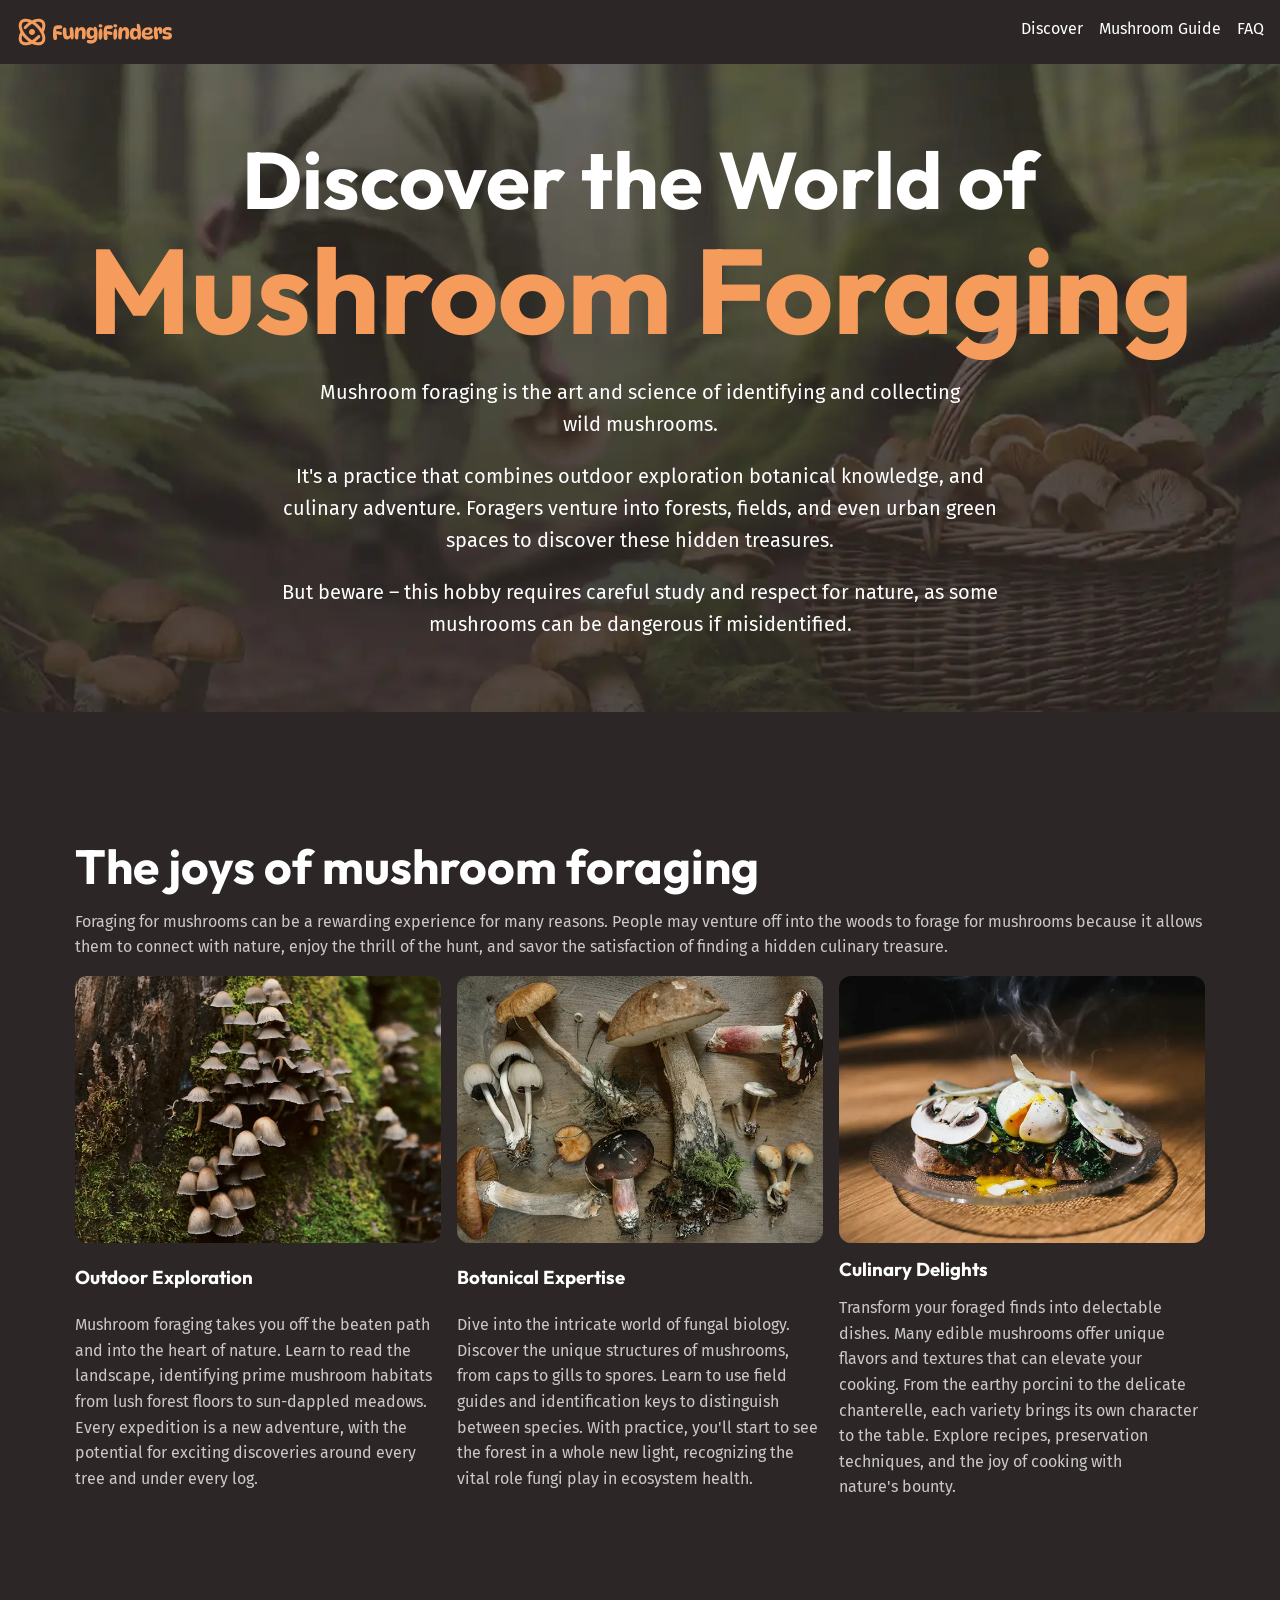
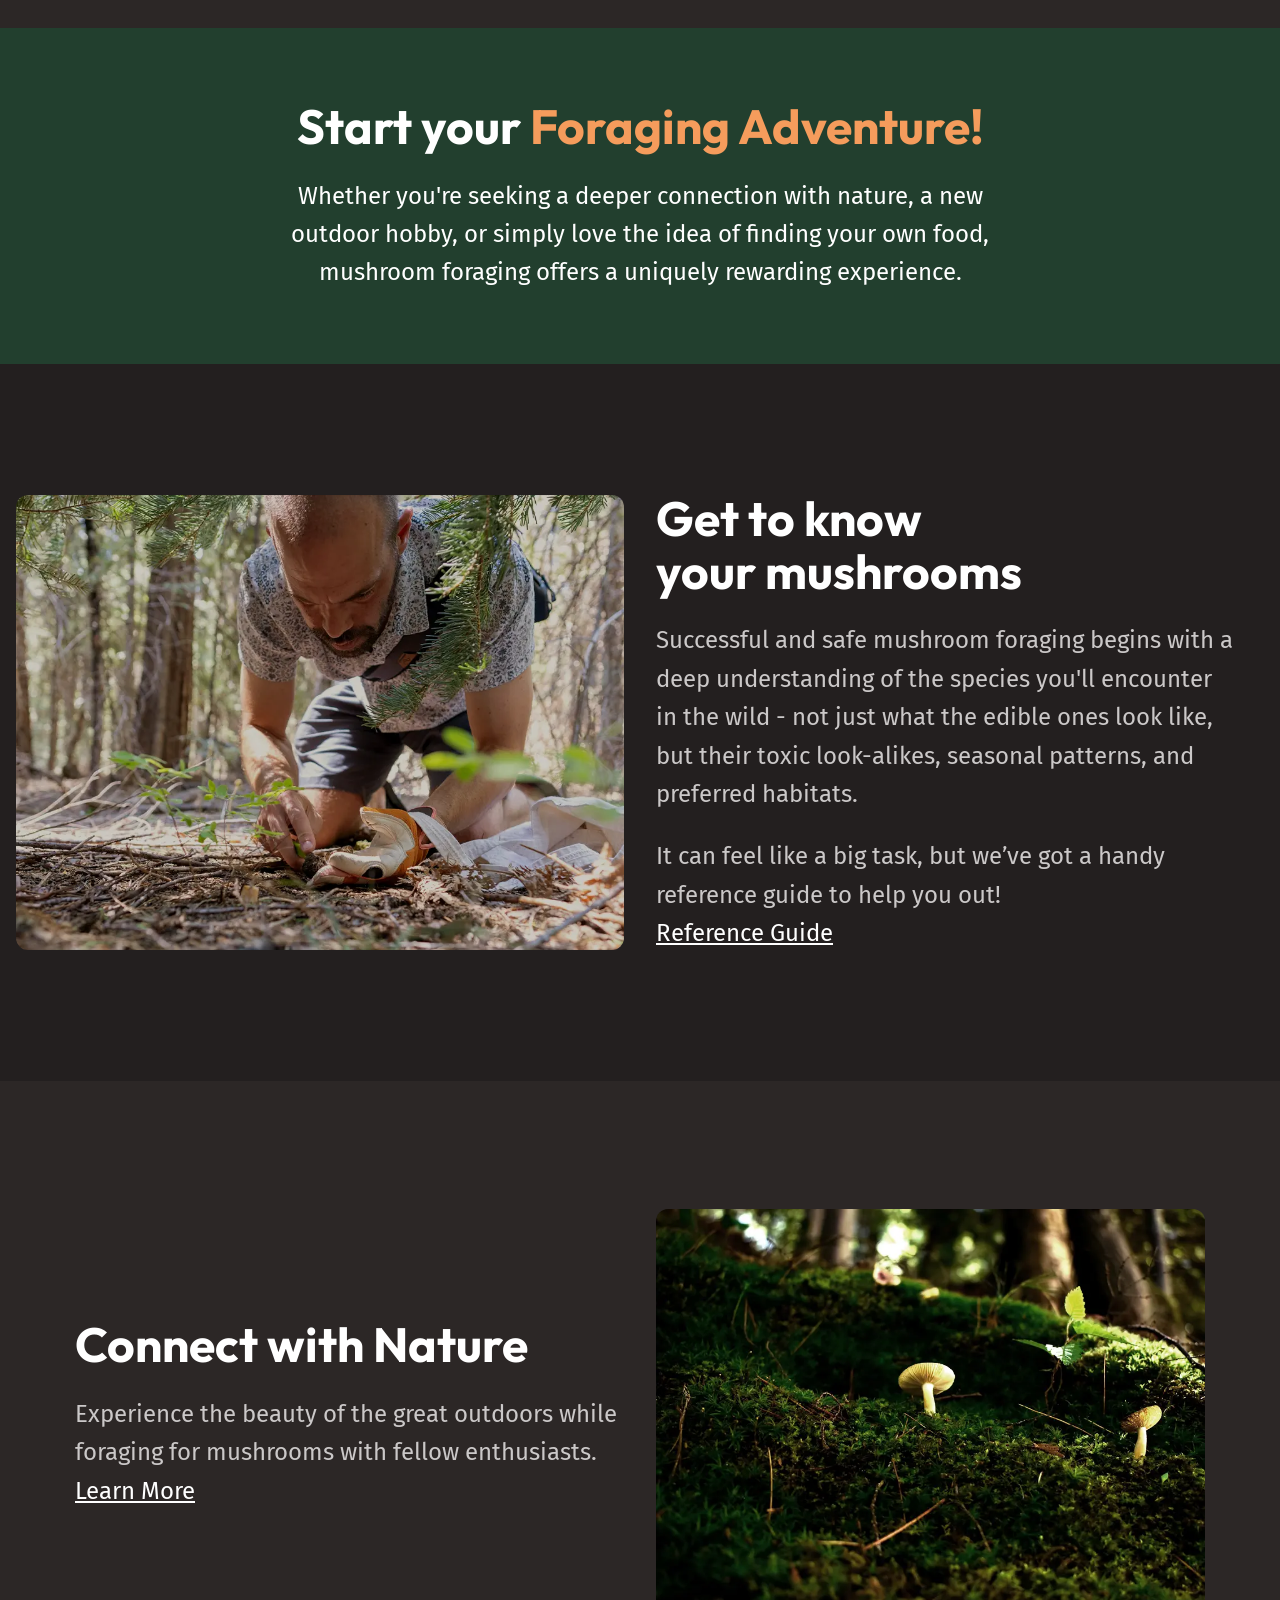
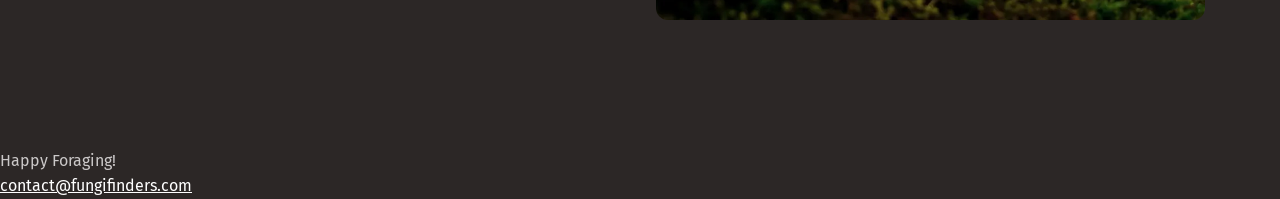
==== index.html @ 3f65d157 "add hero component styling" ====
<!doctype html>
<html lang="en">
  <head>
    <meta charset="UTF-8" />
    <meta name="viewport" content="width=device-width, initial-scale=1.0" />
    <title>Funghi Finders</title>
    <link rel="preconnect" href="https://fonts.googleapis.com" />
    <link rel="preconnect" href="https://fonts.gstatic.com" crossorigin />
    <link
      href="https://fonts.googleapis.com/css2?family=Fira+Sans:wght@400;700&family=Outfit:wght@100..900&display=swap"
      rel="stylesheet"
    />
    <link rel="stylesheet" href="style.css" />
  </head>
  <body>
    <header class="site-header">
      <div class="wrapper" data-width="wide">
        <div class="site-header__inner">
          <img src="/assets/fungi-finders.svg" alt="Funghi Finders" />
          <nav class="primary-navigation">
            <ul>
              <li><a href="/">Discover</a></li>
              <li><a href="#">Mushroom Guide</a></li>
              <li><a href="#">FAQ</a></li>
            </ul>
          </nav>
        </div>
      </div>
    </header>

    <main>
      <section class="hero flow section" data-padding="compact">
        <div class="wrapper">
          <h1 class="hero__title">
            Discover the World of <span>Mushroom Foraging</span>
          </h1>
        </div>
        <div class="wrapper" data-width="narrow">
          <div class="flow">
            <p>
              Mushroom foraging is the art and science of identifying and
              collecting wild mushrooms.
            </p>
            <p>
              It's a practice that combines outdoor exploration botanical
              knowledge, and culinary adventure. Foragers venture into forests,
              fields, and even urban green spaces to discover these hidden
              treasures.
            </p>
            <p>
              But beware – this hobby requires careful study and respect for
              nature, as some mushrooms can be dangerous if misidentified.
            </p>
          </div>
        </div>
      </section>

      <section class="section">
        <div class="wrapper flow">
          <h2 class="section-title">The joys of mushroom foraging</h2>
          <p>
            Foraging for mushrooms can be a rewarding experience for many
            reasons. People may venture off into the woods to forage for
            mushrooms because it allows them to connect with nature, enjoy the
            thrill of the hunt, and savor the satisfaction of finding a hidden
            culinary treasure.
          </p>
          <!-- three-columns -->
          <div class="equal-columns">
            <article class="card grid-flow">
              <img
                src="/assets/outdoor-exploration.webp"
                alt="Tightly grouped brown mushrooms growing up a mossy tree trunk"
              />
              <h3>Outdoor Exploration</h3>
              <p>
                Mushroom foraging takes you off the beaten path and into the
                heart of nature. Learn to read the landscape, identifying prime
                mushroom habitats from lush forest floors to sun-dappled
                meadows. Every expedition is a new adventure, with the potential
                for exciting discoveries around every tree and under every log.
              </p>
            </article>
            <article class="card grid-flow">
              <img
                src="/assets/botanical-expertise.webp"
                alt="A group of different sizes of mushrooms placed on a table"
              />
              <h3>Botanical Expertise</h3>
              <p>
                Dive into the intricate world of fungal biology. Discover the
                unique structures of mushrooms, from caps to gills to spores.
                Learn to use field guides and identification keys to distinguish
                between species. With practice, you'll start to see the forest
                in a whole new light, recognizing the vital role fungi play in
                ecosystem health.
              </p>
            </article>
            <article class="card grid-flow">
              <img
                src="/assets/culinary-delight.webp"
                alt="A fine-dining toast with thin cut mushrooms and a boiled egg on top"
              />
              <h3>Culinary Delights</h3>
              <p>
                Transform your foraged finds into delectable dishes. Many edible
                mushrooms offer unique flavors and textures that can elevate
                your cooking. From the earthy porcini to the delicate
                chanterelle, each variety brings its own character to the table.
                Explore recipes, preservation techniques, and the joy of cooking
                with nature's bounty.
              </p>
            </article>
          </div>
        </div>
      </section>

      <section
        class="background-accent text-center section"
        data-padding="compact"
      >
        <div class="wrapper" data-width="narrow">
          <div class="flow font-size-lg text-high-contrast">
            <h2 class="section-title">
              Start your <span class="text-brand">Foraging Adventure!</span>
            </h2>
            <p>
              Whether you're seeking a deeper connection with nature, a new
              outdoor hobby, or simply love the idea of finding your own food,
              mushroom foraging offers a uniquely rewarding experience.
            </p>
          </div>
        </div>
      </section>

      <section class="background-extra-dark section">
        <div class="wrapper" data-width="wide">
          <div class="equal-columns" data-gap="large" data-alignment="centered">
            <!-- two-columns -->
            <div>
              <img
                src="/assets/get-to-know.webp"
                alt="A man on his hands and knees harvesting a wild mushroom in a forest"
              />
            </div>
            <div class="flow font-size-lg">
              <h2 class="section-title">Get to know your mushrooms</h2>
              <p>
                Successful and safe mushroom foraging begins with a deep
                understanding of the species you'll encounter in the wild - not
                just what the edible ones look like, but their toxic
                look-alikes, seasonal patterns, and preferred habitats.
              </p>
              <p>
                It can feel like a big task, but we’ve got a handy reference
                guide to help you out!
              </p>
              <a class="button" href="/guide">Reference Guide</a>
            </div>
          </div>
        </div>
      </section>

      <section class="section">
        <div class="wrapper">
          <!-- two-columns -->
          <div class="equal-columns" data-gap="large" data-alignment="centered">
            <div class="flow font-size-lg">
              <h2 class="section-title">Connect with Nature</h2>
              <p>
                Experience the beauty of the great outdoors while foraging for
                mushrooms with fellow enthusiasts.
              </p>
              <a class="button" href="/discover">
                Learn More
                <span class="visually-hidden">
                  about mushrooms with our helpful reference guide
                </span>
              </a>
            </div>
            <div>
              <img
                src="/assets/nature.webp"
                alt="A small white mushroom growing on a mossy forest floor"
              />
            </div>
          </div>
        </div>
      </section>
    </main>

    <footer class="site-footer">
      <p>Happy Foraging!</p>
      <a href="mailto:contact@fungifinders.com">contact@fungifinders.com</a>
    </footer>
  </body>
</html>
---- style.css ----
@layer reset {
  *,
  *::before,
  *::after {
    box-sizing: border-box;
  }

  /* https://kilianvalkhof.com/2022/css-html/your-css-reset-needs-text-size-adjust-probably/ */
  html {
    -moz-text-size-adjust: none;
    -webkit-text-size-adjust: none;
    text-size-adjust: none;
  }

  body,
  h1,
  h2,
  h3,
  h4,
  p,
  figure,
  blockquote,
  dl,
  dd {
    margin: 0;
  }

  /* https://www.scottohara.me/blog/2019/01/12/lists-and-safari.html */
  [role="list"] {
    list-style: none;
    margin: 0;
    padding: 0;
  }

  body {
    min-block-size: 100vh;
    line-height: 1.6;
  }

  h1,
  h2,
  h3,
  button,
  input,
  label {
    line-height: 1.1;
  }

  h1,
  h2,
  h3,
  h4 {
    text-wrap: balance;
  }

  p,
  li {
    text-wrap: pretty;
  }

  img,
  picture {
    max-inline-size: 100%;
    display: block;
  }

  input,
  button,
  textarea,
  select {
    font: inherit;
  }
}

@layer base {
  :root {
    --clr-white: hsl(0, 0%, 100%);
    --clr-gray-100: hsl(0, 2%, 79%);
    --clr-brand-400: hsl(25, 88%, 75%);
    --clr-brand-500: hsl(25, 88%, 66%);
    --clr-green-400: hsl(143, 19%, 49%);
    --clr-green-500: hsl(143, 38%, 37%);
    --clr-green-600: hsl(145, 29%, 19%);
    --clr-brown-500: hsl(10, 5%, 25%);
    --clr-brown-600: hsl(9, 7%, 21%);
    --clr-brown-700: hsl(9, 8%, 16%);
    --clr-brown-800: hsl(0, 6%, 15%);
    --clr-brown-900: hsl(0, 6%, 13%);

    --clr-orange-500: hsl(28, 43%, 28%);
    --clr-red-500: hsl(359, 34%, 24%);
    --clr-teal-500: hsl(186, 42%, 25%);

    --ff-body: "Fira Sans", sans-serif;
    --ff-heading: "Outfit", sans-serif;

    --fs-300: 0.875rem;
    --fs-400: 1rem;
    --fs-500: 1.125rem;
    --fs-600: 1.25rem;
    --fs-700: 1.5rem;
    --fs-800: 2rem;
    --fs-900: 3.75rem;
    --fs-1000: 3.75rem;

    @media (width > 760px) {
      --fs-300: 0.875rem;
      --fs-400: 1rem;
      --fs-500: 1.25rem;
      --fs-600: 1.5rem;
      --fs-700: 2rem;
      --fs-800: 3rem;
      --fs-900: 5rem;
      --fs-1000: 7.5rem;
    }
  }

  :root {
    --text-main: var(--clr-gray-100);
    --text-high-contrast: var(--clr-white);
    --text-brand: var(--clr-brand-500);
    --text-brand-light: var(--clr-brand-400);

    --background-accent-light: var(--clr-green-400);
    --background-accent-main: var(--clr-green-500);
    --background-accent-dark: var(--clr-green-600);

    --background-extra-light: var(--clr-brown-500);
    --background-light: var(--clr-brown-600);
    --background-main: var(--clr-brown-700);
    --background-dark: var(--clr-brown-800);
    --background-extra-dark: var(--clr-brown-900);

    --font-size-heading-sm: var(--fs-700);
    --font-size-heading-regular: var(--fs-800);
    --font-size-heading-lg: var(--fs-900);
    --font-size-heading-xl: var(--fs-1000);

    --font-size-sm: var(--fs-300);
    --font-size-regular: var(--fs-400);
    --font-size-md: var(--fs-500);
    --font-size-lg: var(--fs-600);

    --border-radius-1: 0.25rem;
    --border-radius-2: 0.5rem;
    --border-radius-3: 0.75rem;
  }

  html {
    font-family: var(--ff-body);
    line-height: 1.6;
  }
  body {
    font-size: var(--font-size-regular);
    color: var(--text-main);
    background-color: var(--background-main);
  }

  h1,
  h2,
  h3,
  h4 {
    font-family: var(--ff-heading);
    color: var(--text-high-contrast);
  }

  h1 {
    font-size: var(--font-size-heading-lg);
  }

  a {
    color: var(--text-high-contrast);
  }

  a:hover,
  a:focus-visible {
    color: var(--text-brand-light);
  }

  img {
    border-radius: var(--border-radius-3);
  }
}

@layer layout {
  .flow > * + * {
    margin-block-start: var(--flow-space, 1em);
  }

  .grid-flow {
    display: grid;
    gap: var(--grid-flow-gap, 1rem);
  }

  .equal-columns {
    display: grid;
    gap: var(--equal-columns-gap, 1rem);
    align-items: var(--equal-columns-vertical-alignment, stretch);

    @media (width > 760px) {
      grid-auto-flow: column;
      grid-auto-columns: 1fr;
    }

    &[data-gap="large"] {
      --equal-columns-gap: 2rem;
    }

    &[data-alignment="centered"] {
      --equal-columns-vertical-alignment: center;
    }
  }

  .section {
    --padding-block: 3.75rem;

    padding-block: var(--padding-block);

    @media (width > 760px) {
      --padding-block: 8rem;

      &[data-padding="compact"] {
        --padding-block: 4.5rem;
      }
    }
  }
  .wrapper {
    --wrapper-max-width: 1130px;

    max-width: var(--wrapper-max-width);
    margin-inline: auto;
    padding-inline: 1rem;
    box-sizing: content-box;

    &[data-width="narrow"] {
      --wrapper-max-width: 720px;
    }
    &[data-width="wide"] {
      --wrapper-max-width: 1330px;
    }
  }
}

@layer components {
  .site-header {
    padding-block: 1rem;
  }
  .site-header__inner {
    display: flex;
    gap: 0.5rem 1rem;
    flex-wrap: wrap;
    justify-content: space-between;
  }
  .primary-navigation {
    ul {
      display: flex;
      flex-wrap: wrap;
      gap: 0.5rem 1rem;
      list-style: none;
      margin: 0;
      padding: 0;
    }

    a {
      text-decoration: none;
    }
  }

  .hero {
    text-align: center;
    font-size: var(--font-size-md);
    color: var(--text-high-contrast);
    background-image: url(/assets/hero.webp);
    background-size: cover;
    background-position: center;
  }
  .hero__title {
    font-size: var(--font-size-heading-lg);

    span {
      font-size: var(--font-size-heading-xl);
      color: var(--text-brand);
      display: block;
    }
  }
}

@layer utilities {
  .visually-hidden {
    clip: rect(0 0 0 0);
    clip-path: inset(50%);
    height: 1px;
    overflow: hidden;
    position: absolute;
    white-space: nowrap;
    width: 1px;
  }

  :root {
    .text-center {
      text-align: center;
    }
    .text-high-contrast {
      color: var(--text-high-contrast);
    }
    .text-brand {
      color: var(--text-brand);
    }

    .section-title {
      font-size: var(--font-size-heading-regular);
    }

    .background-main {
      background-color: var(--background-main);
    }
    .background-light {
      background-color: var(--background-light);
    }
    .background-extra-light {
      background-color: var(--background-extra-light);
    }
    .background-dark {
      background-color: var(--background-dark);
    }
    .background-extra-dark {
      background-color: var(--background-extra-dark);
    }
    .background-accent {
      background-color: var(--background-accent-dark);
    }

    .font-size-sm {
      font-size: var(--font-size-sm);
    }
    .font-size-regular {
      font-size: var(--font-size-regular);
    }
    .font-size-md {
      font-size: var(--font-size-md);
    }
    .font-size-lg {
      font-size: var(--font-size-lg);
    }

    .border-radius-1 {
      border-radius: var(--border-radius-1);
    }
    .border-radius-2 {
      border-radius: var(--border-radius-2);
    }
    .border-radius-3 {
      border-radius: var(--border-radius-3);
    }
  }
}
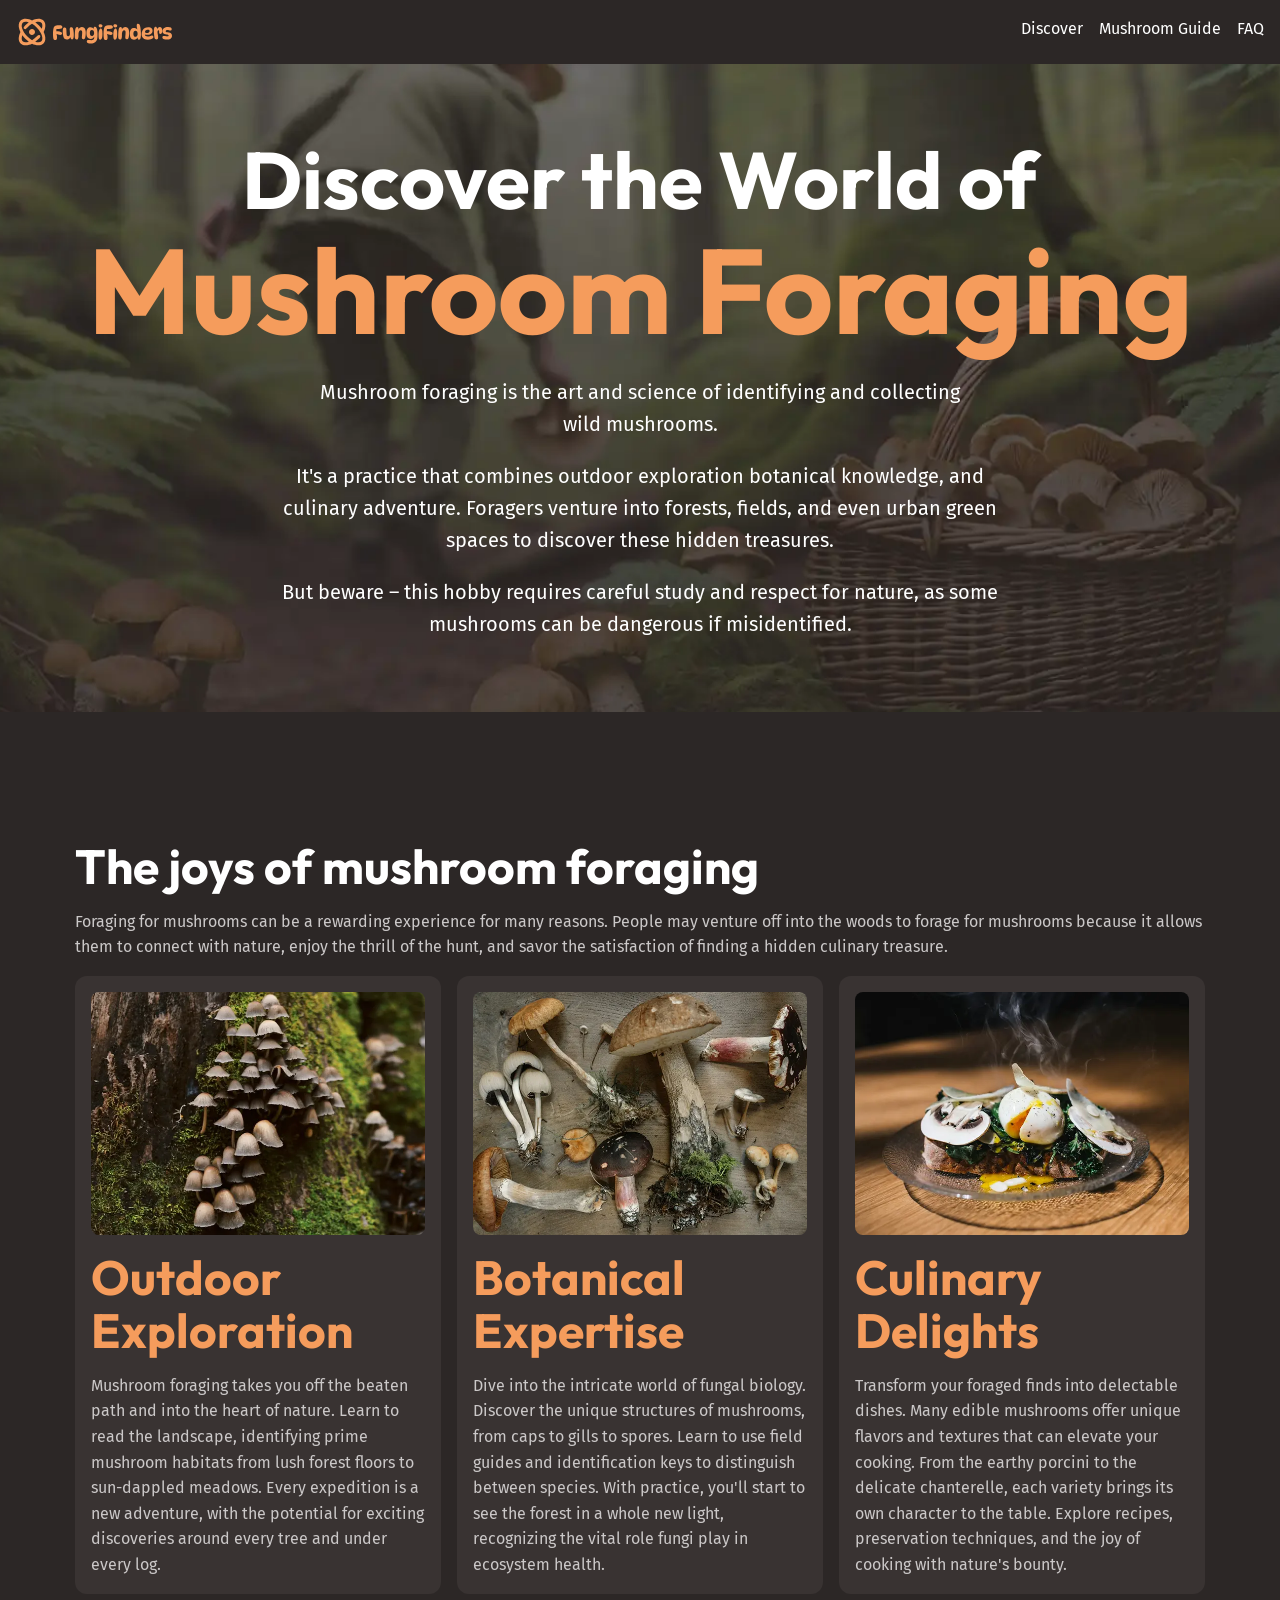
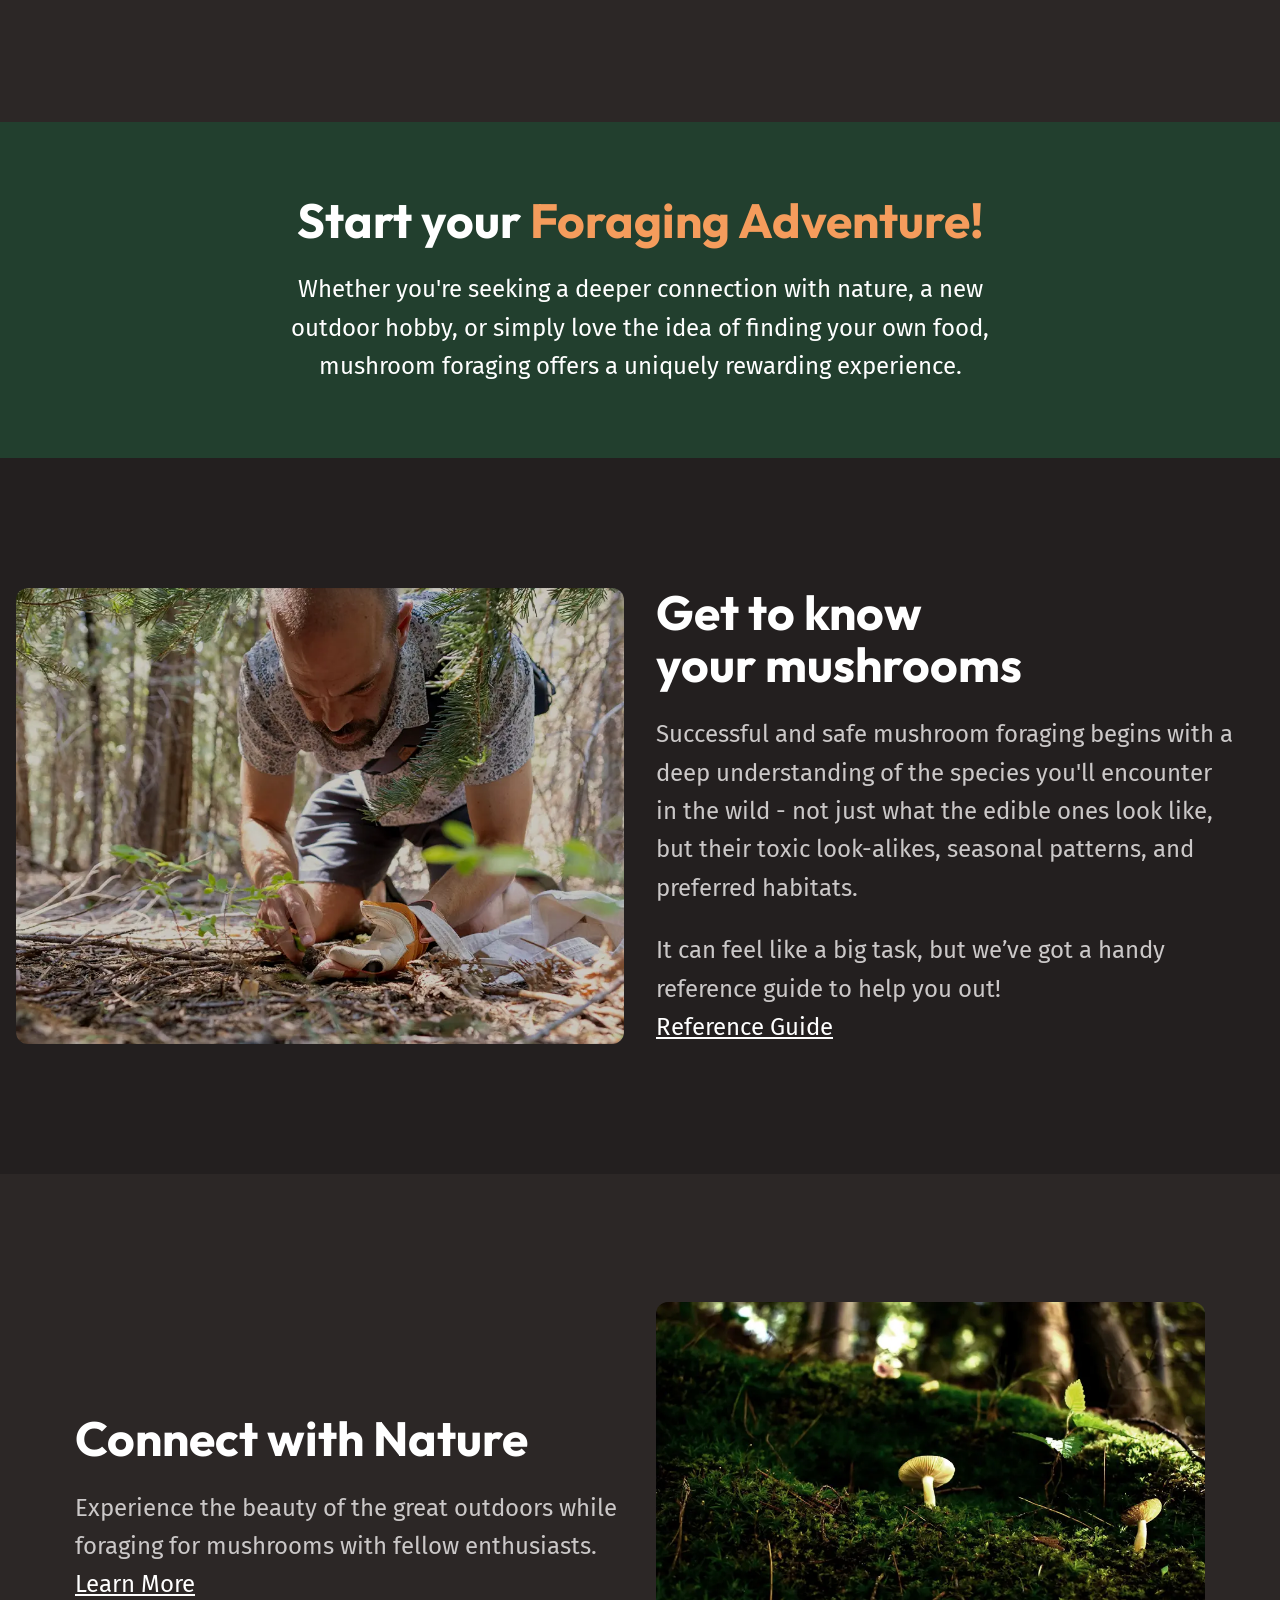
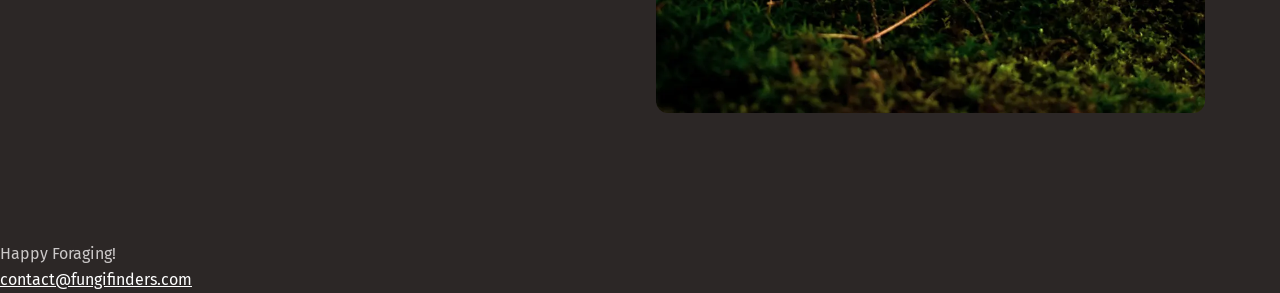
==== commit 2083a36f: "add card styles" ====
--- a/index.html
+++ b/index.html
@@ -67,12 +67,12 @@
           </p>
           <!-- three-columns -->
           <div class="equal-columns">
-            <article class="card grid-flow">
+            <article class="card">
               <img
                 src="/assets/outdoor-exploration.webp"
                 alt="Tightly grouped brown mushrooms growing up a mossy tree trunk"
               />
-              <h3>Outdoor Exploration</h3>
+              <h3 class="card__title">Outdoor Exploration</h3>
               <p>
                 Mushroom foraging takes you off the beaten path and into the
                 heart of nature. Learn to read the landscape, identifying prime
@@ -81,12 +81,12 @@
                 for exciting discoveries around every tree and under every log.
               </p>
             </article>
-            <article class="card grid-flow">
+            <article class="card">
               <img
                 src="/assets/botanical-expertise.webp"
                 alt="A group of different sizes of mushrooms placed on a table"
               />
-              <h3>Botanical Expertise</h3>
+              <h3 class="card__title">Botanical Expertise</h3>
               <p>
                 Dive into the intricate world of fungal biology. Discover the
                 unique structures of mushrooms, from caps to gills to spores.
@@ -96,12 +96,12 @@
                 ecosystem health.
               </p>
             </article>
-            <article class="card grid-flow">
+            <article class="card">
               <img
                 src="/assets/culinary-delight.webp"
                 alt="A fine-dining toast with thin cut mushrooms and a boiled egg on top"
               />
-              <h3>Culinary Delights</h3>
+              <h3 class="card__title">Culinary Delights</h3>
               <p>
                 Transform your foraged finds into delectable dishes. Many edible
                 mushrooms offer unique flavors and textures that can elevate
--- a/style.css
+++ b/style.css
@@ -283,6 +283,22 @@
       display: block;
     }
   }
+
+  .card {
+    display: grid;
+    gap: var(--card-gap, 1rem);
+    padding: 1rem;
+    background-color: var(--background-light);
+    border-radius: var(--border-radius-3);
+
+    img {
+      border-radius: var(--border-radius-2);
+    }
+  }
+  .card__title {
+    font-size: var(--card-title-font-size, var(--font-size-heading-regular));
+    color: var(--card-title-color, var(--text-brand));
+  }
 }
 
 @layer utilities {
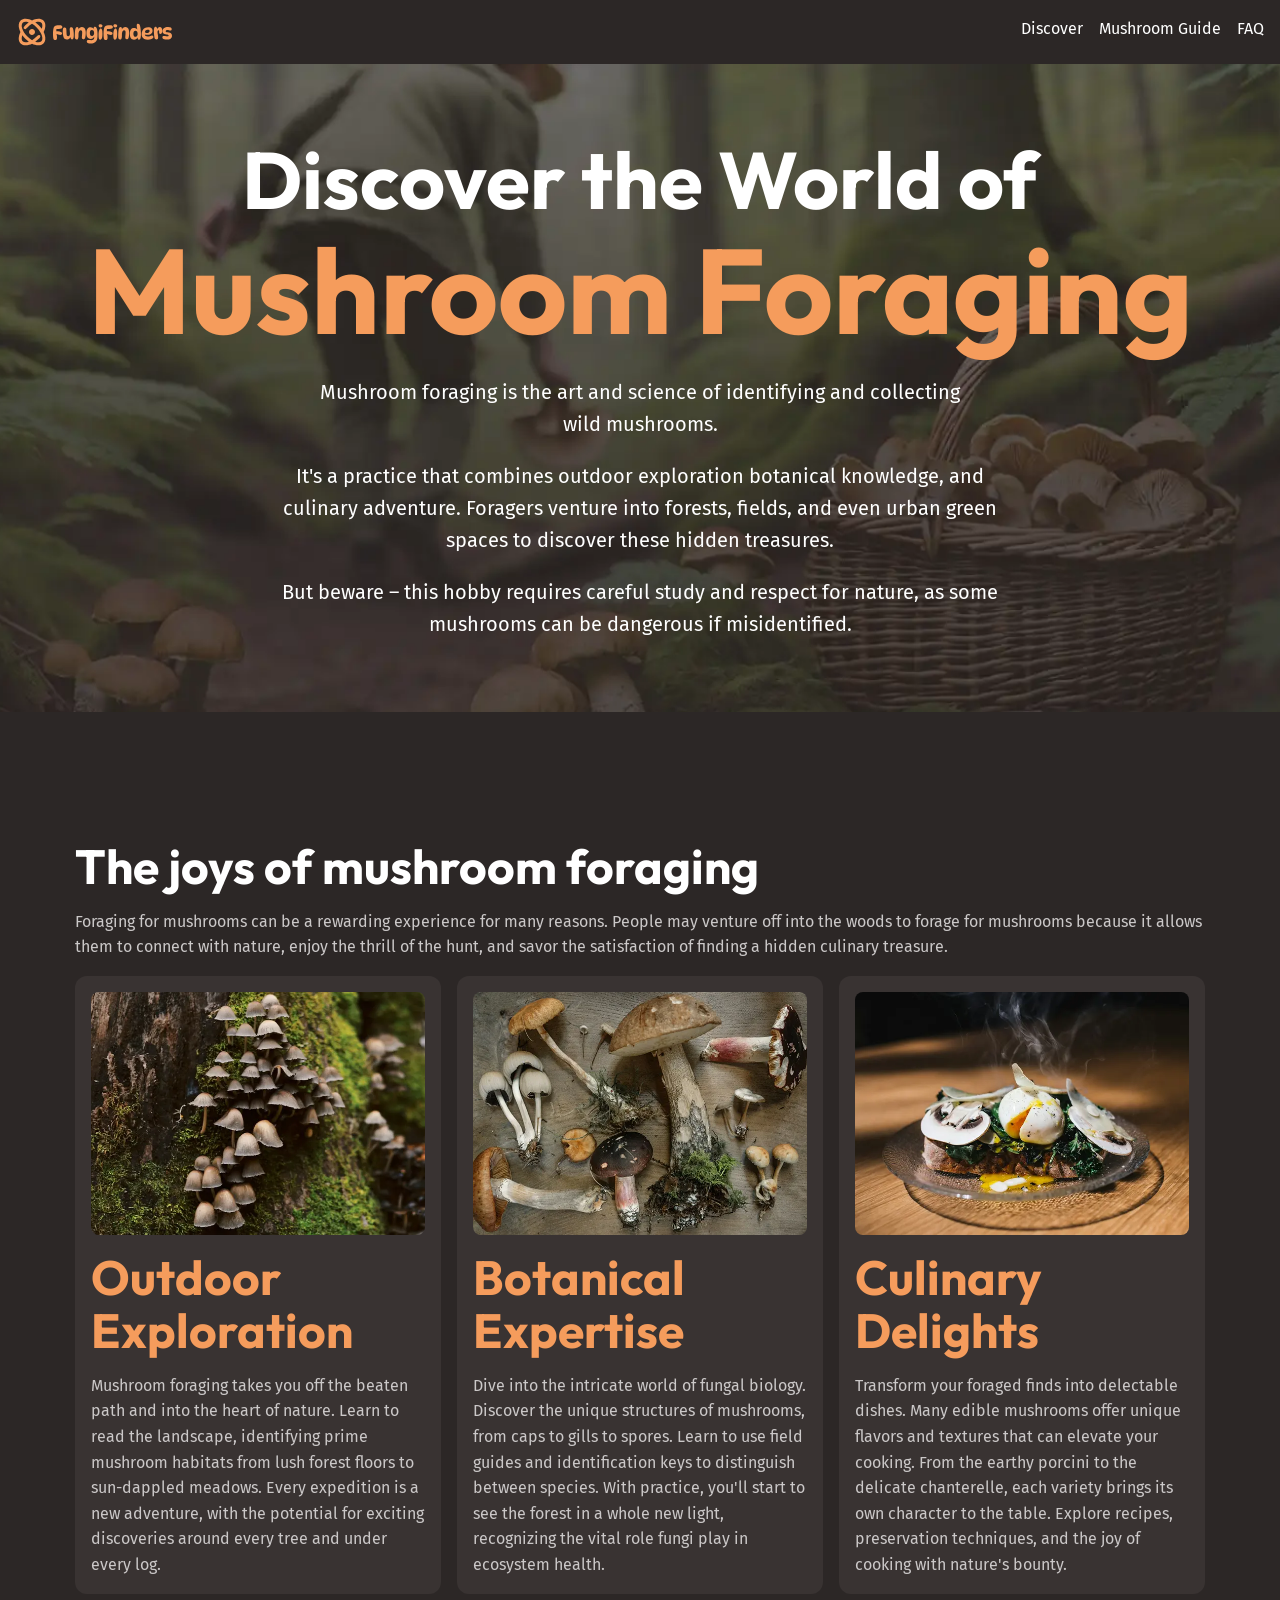
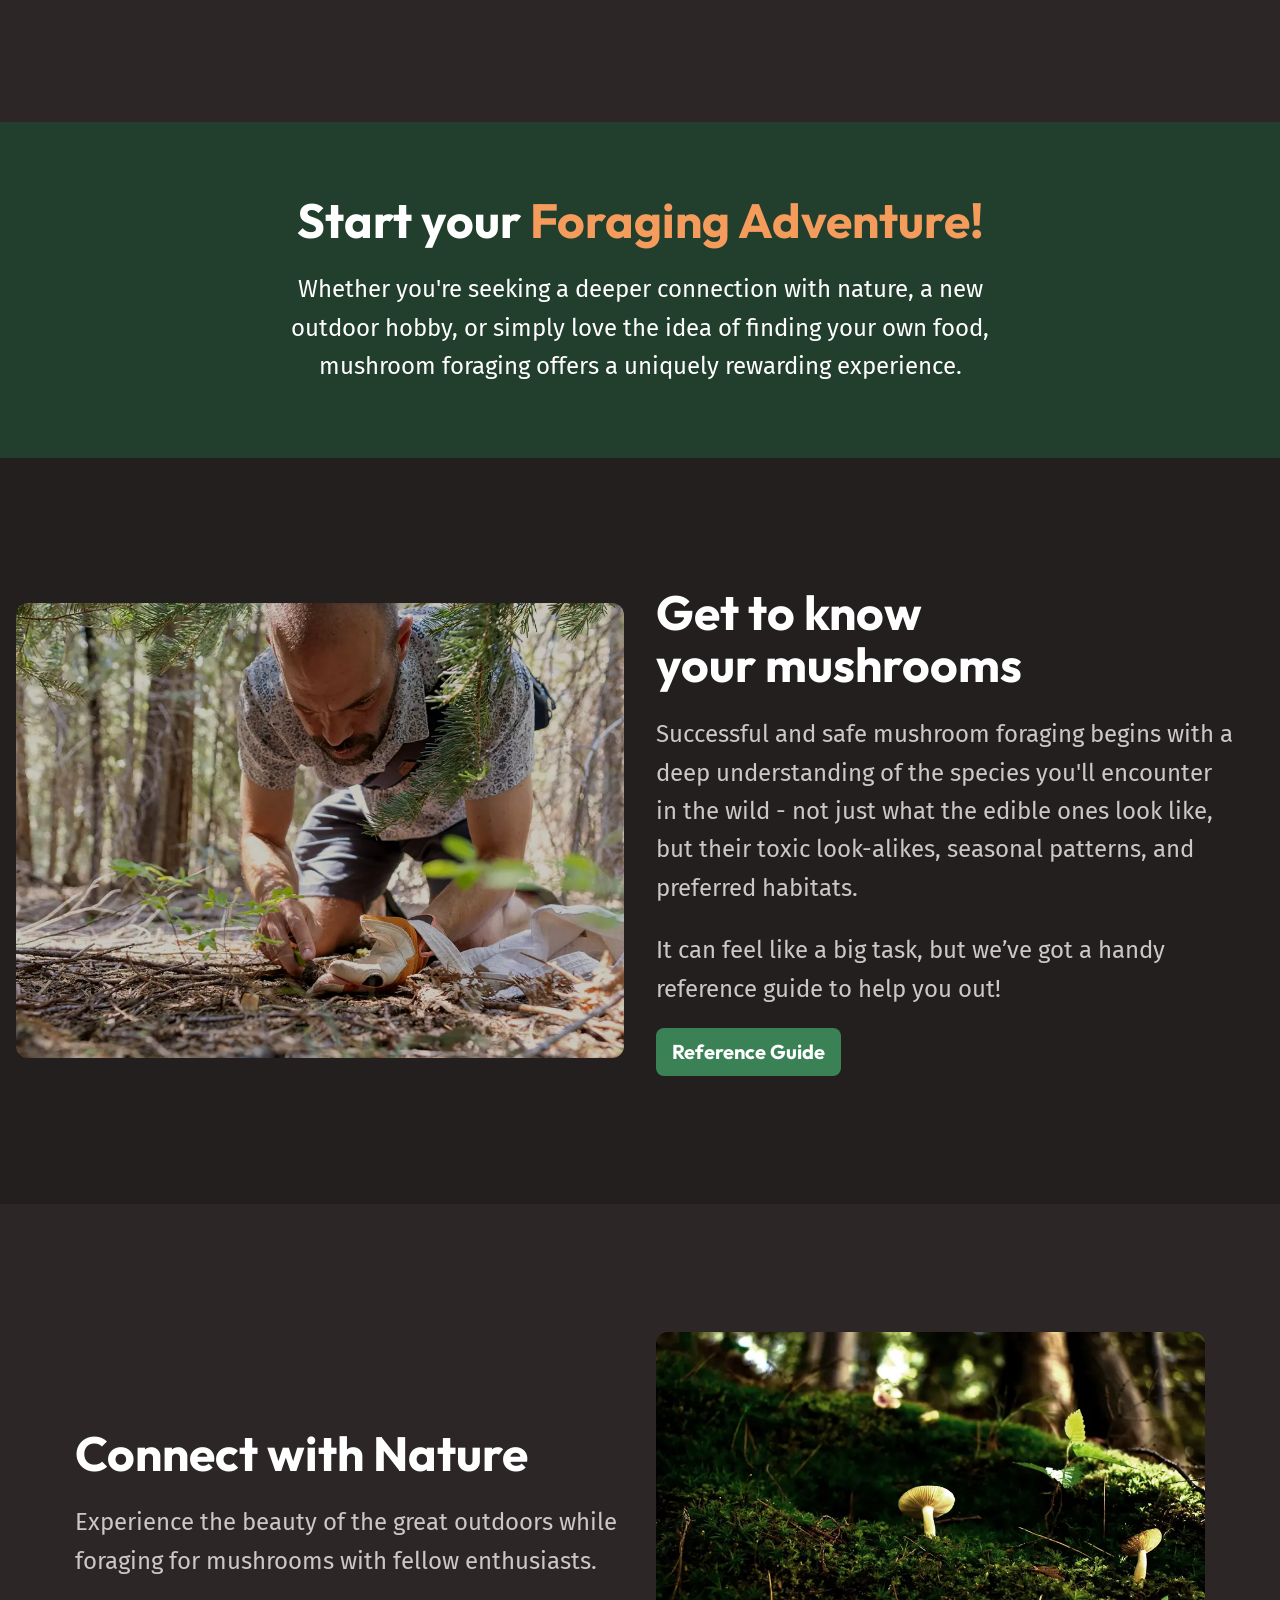
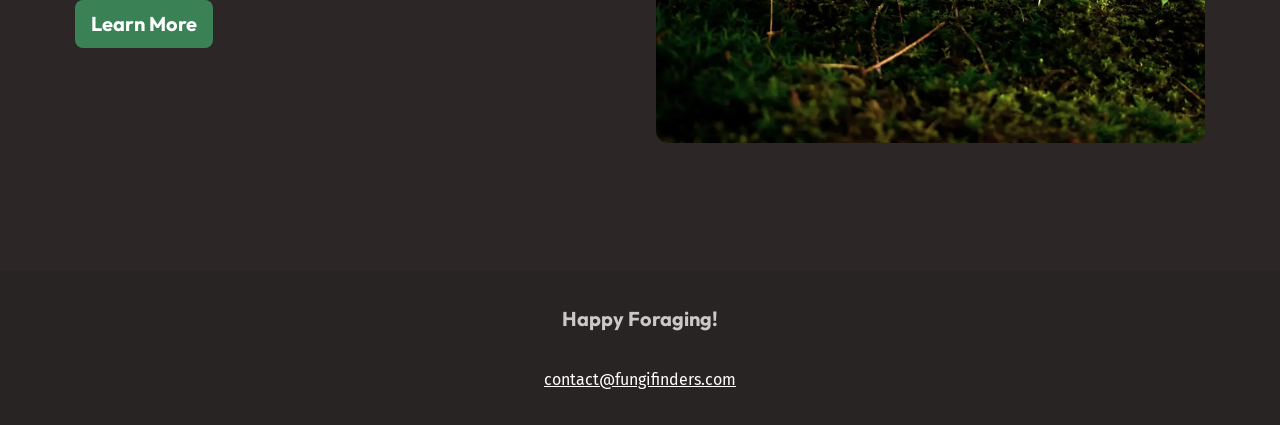
==== commit 69efb138: "add footer stylings" ====
--- a/index.html
+++ b/index.html
@@ -190,7 +190,7 @@
     </main>
 
     <footer class="site-footer">
-      <p>Happy Foraging!</p>
+      <p class="site-footer__title">Happy Foraging!</p>
       <a href="mailto:contact@fungifinders.com">contact@fungifinders.com</a>
     </footer>
   </body>
--- a/style.css
+++ b/style.css
@@ -265,6 +265,26 @@
       text-decoration: none;
     }
   }
+  .site-footer {
+    display: grid;
+    gap: 2rem;
+    text-align: center;
+    padding-block: 2rem;
+    background-color: var(--background-dark);
+
+    a {
+      color: var(--text-high-contrast);
+    }
+    a:hover,
+    a:focus-visible {
+      color: var(--text-brand-light);
+    }
+  }
+  .site-footer__title {
+    font-size: var(--font-size-md);
+    font-family: var(--ff-heading);
+    font-weight: 700;
+  }
 
   .hero {
     text-align: center;
@@ -298,6 +318,23 @@
   .card__title {
     font-size: var(--card-title-font-size, var(--font-size-heading-regular));
     color: var(--card-title-color, var(--text-brand));
+  }
+
+  .button {
+    display: inline-flex;
+    padding: 0.5rem 1rem;
+    border-radius: var(--border-radius-2);
+    background-color: var(--background-accent-main);
+    font-family: var(--ff-heading);
+    font-size: var(--font-size-md);
+    font-weight: 700;
+    cursor: pointer;
+    text-decoration: none;
+  }
+  .button:hover,
+  .button:focus-visible {
+    color: var(--text-high-contrast);
+    background-color: var(--background-accent-light);
   }
 }
 
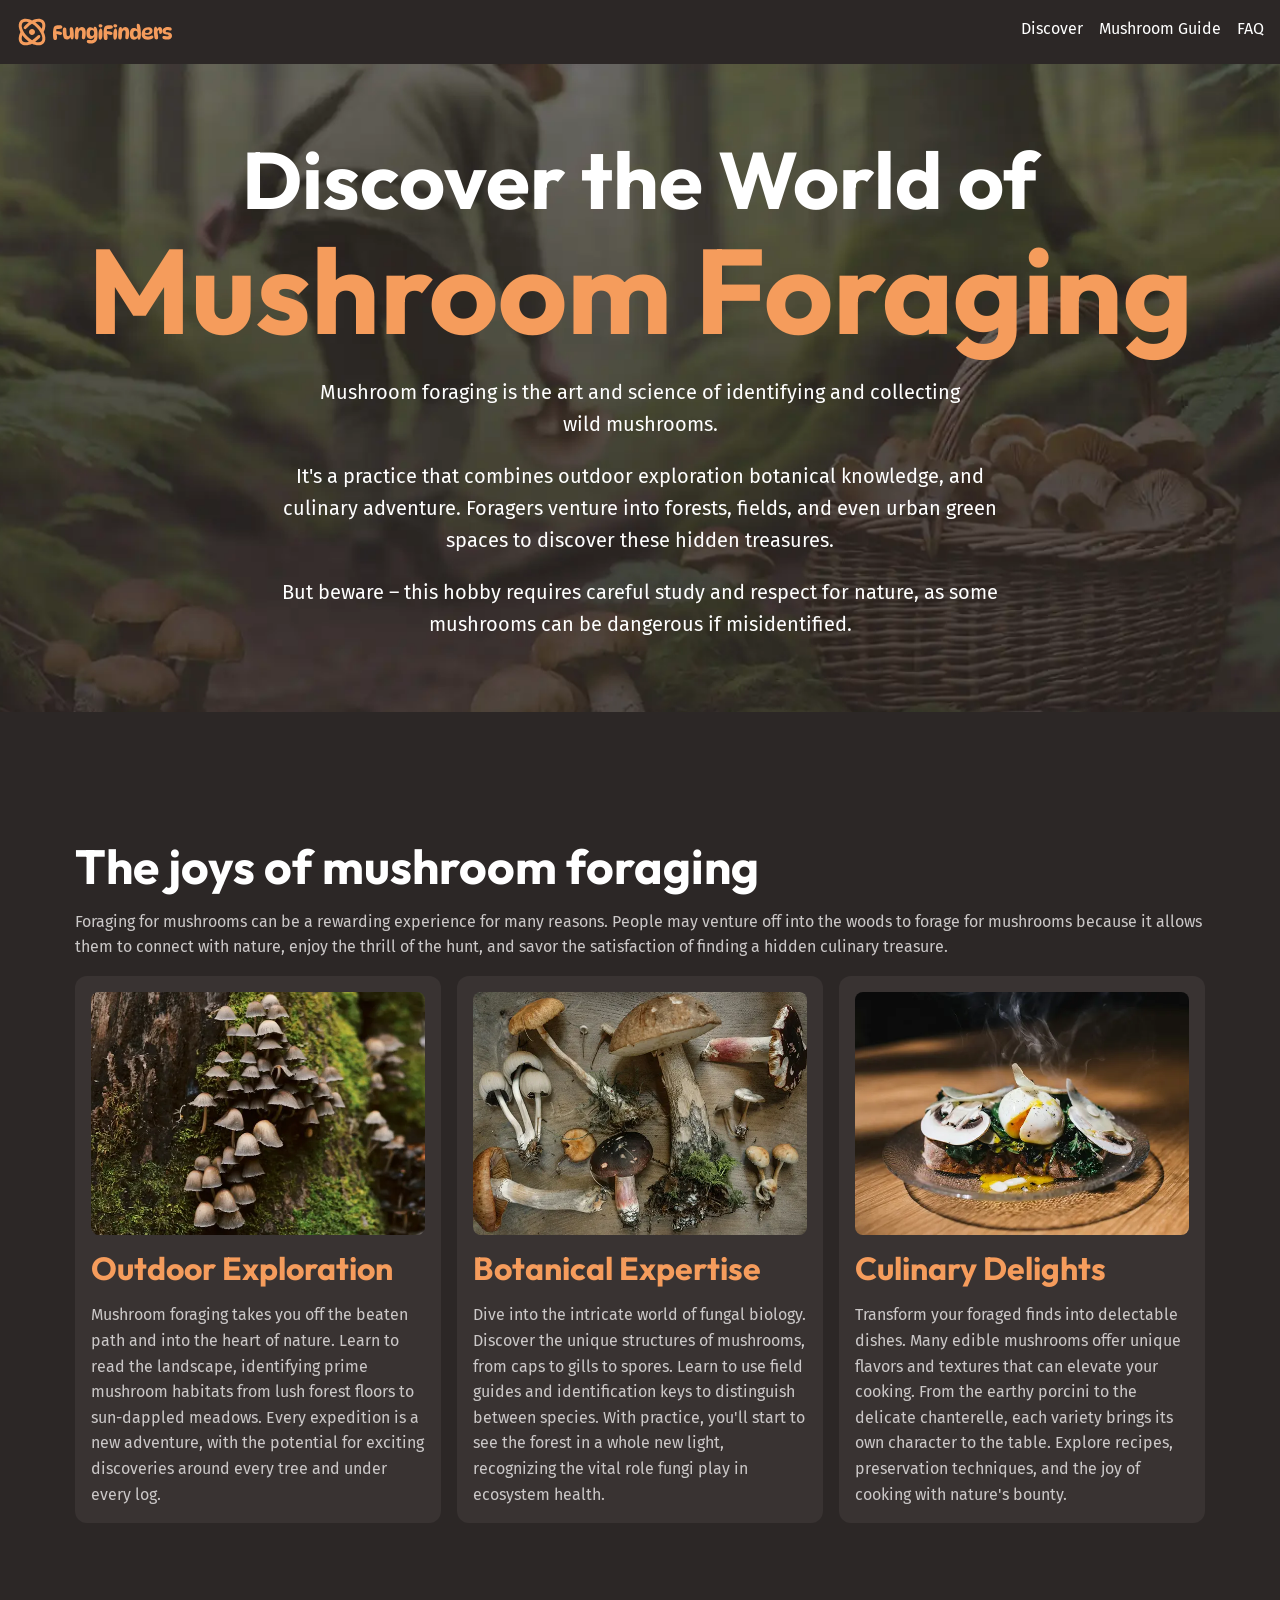
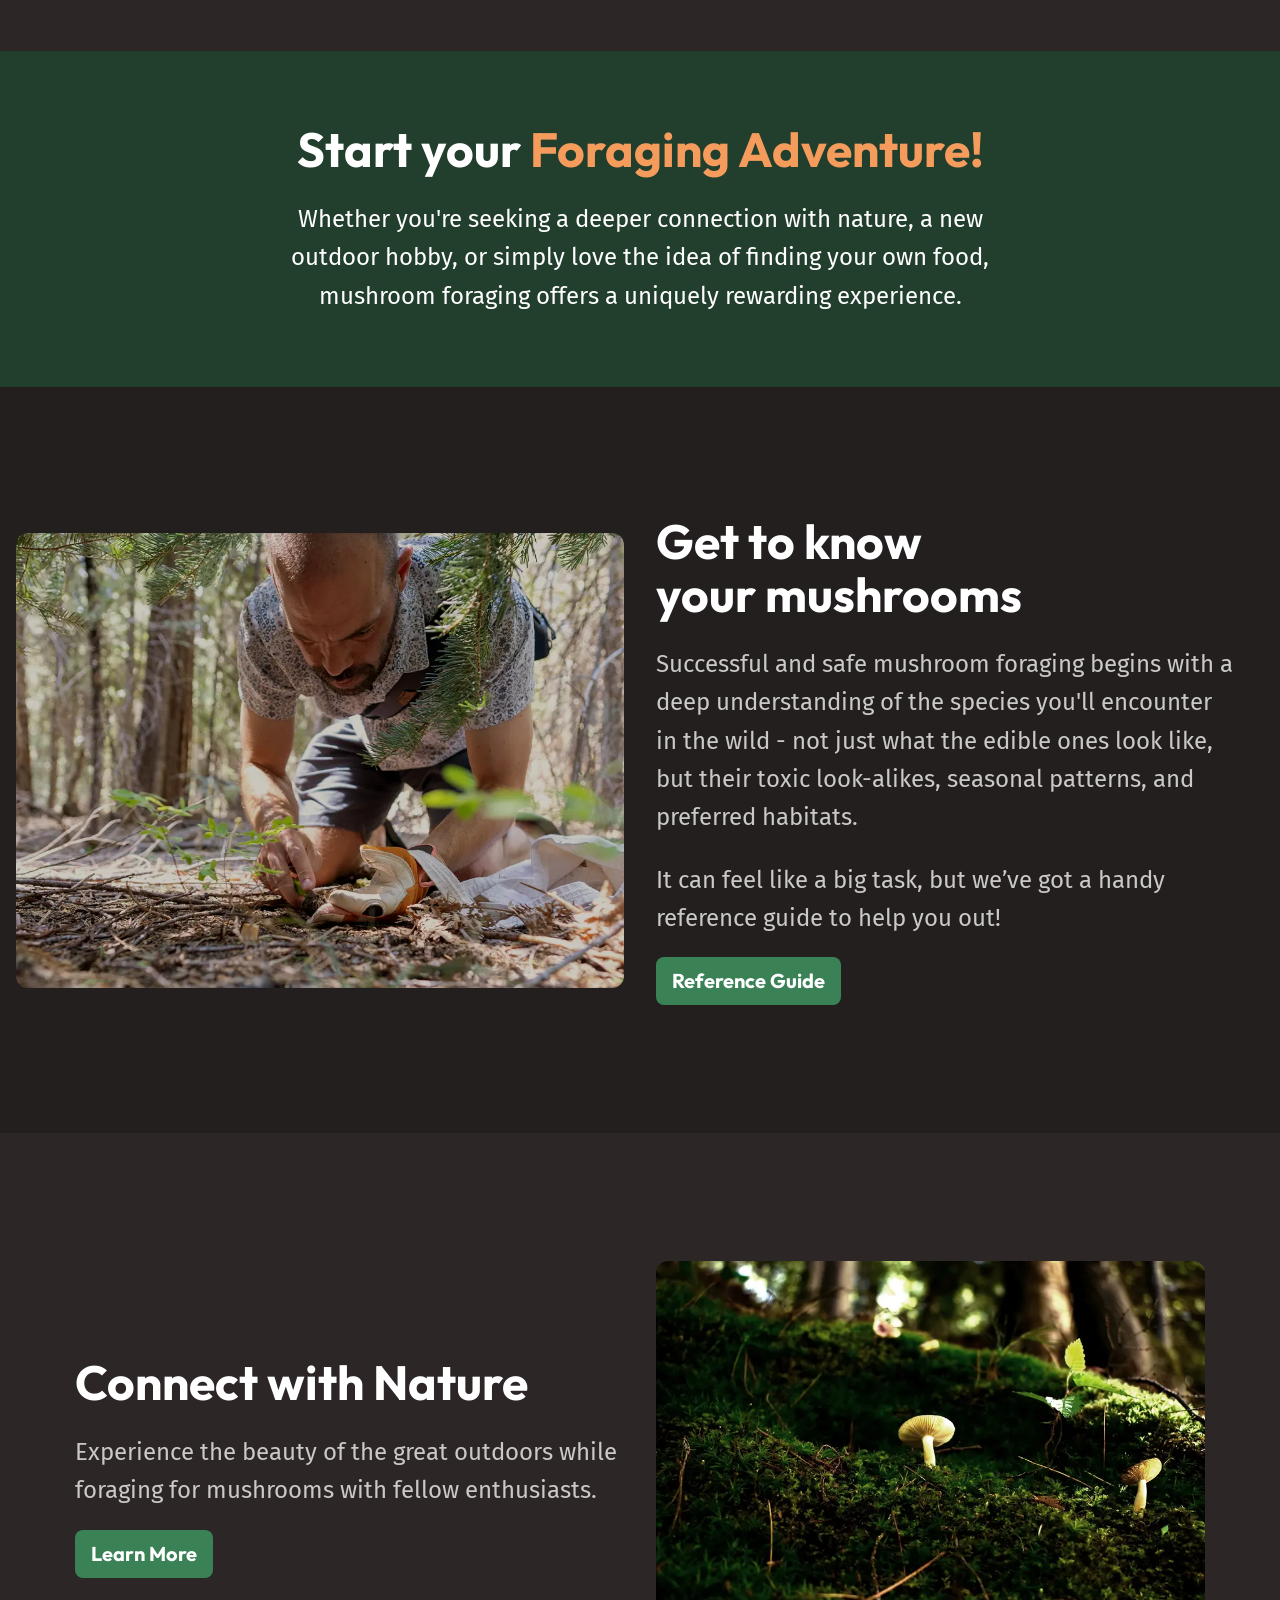
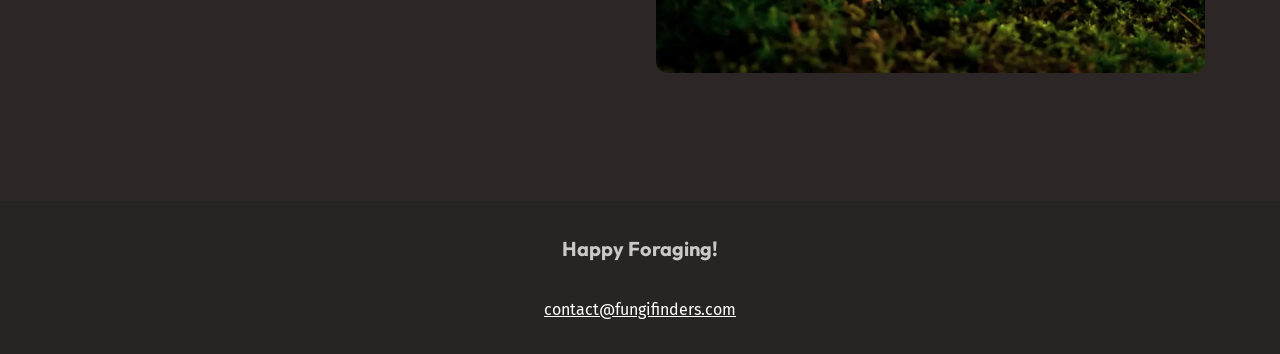
==== commit 2e366d36: "feat: hamburger menu" ====
--- a/index.html
+++ b/index.html
@@ -11,13 +11,18 @@
       rel="stylesheet"
     />
     <link rel="stylesheet" href="style.css" />
+    <script src="/main.js" defer></script>
   </head>
   <body>
     <header class="site-header">
       <div class="wrapper" data-width="wide">
         <div class="site-header__inner">
           <img src="/assets/fungi-finders.svg" alt="Funghi Finders" />
-          <nav class="primary-navigation">
+          <button aria-controls="primary-nav" aria-expanded="false">
+            <span class="visually-hidden">Menu</span>
+            <img src="/assets/hamburger.svg" alt="" />
+          </button>
+          <nav id="primary-nav" class="primary-navigation">
             <ul>
               <li><a href="/">Discover</a></li>
               <li><a href="#">Mushroom Guide</a></li>
--- a/style.css
+++ b/style.css
@@ -251,6 +251,19 @@
     flex-wrap: wrap;
     justify-content: space-between;
   }
+
+  [aria-controls="primary-nav"] {
+    display: none;
+
+    z-index: 100;
+    cursor: pointer;
+    background: transparent;
+    border: 0;
+
+    img {
+      border-radius: 0;
+    }
+  }
   .primary-navigation {
     ul {
       display: flex;
@@ -264,7 +277,42 @@
     a {
       text-decoration: none;
     }
-  }
+
+    @media (width < 760px) {
+      display: none;
+
+      position: absolute;
+      z-index: 10;
+      top: 0;
+      right: 0;
+      font-size: var(--font-size-lg);
+      font-weight: 700;
+      font-family: var(--ff-heading);
+      background-color: var(--background-accent-main);
+      padding: 2rem;
+      border-radius: 0 0 0 var(--border-radius-3);
+
+      ul {
+        flex-direction: column;
+        gap: 0;
+      }
+      li + li {
+        margin-block-start: 2rem;
+        padding-block-start: 2rem;
+        border-top: 2px solid var(--background-accent-light);
+      }
+    }
+  }
+
+  @media (width < 760px) {
+    [aria-controls="primary-nav"] {
+      display: block;
+    }
+    [aria-expanded="true"] ~ .primary-navigation {
+      display: block;
+    }
+  }
+
   .site-footer {
     display: grid;
     gap: 2rem;
@@ -316,7 +364,7 @@
     }
   }
   .card__title {
-    font-size: var(--card-title-font-size, var(--font-size-heading-regular));
+    font-size: var(--card-title-font-size, var(--font-size-heading-sm));
     color: var(--card-title-color, var(--text-brand));
   }
 
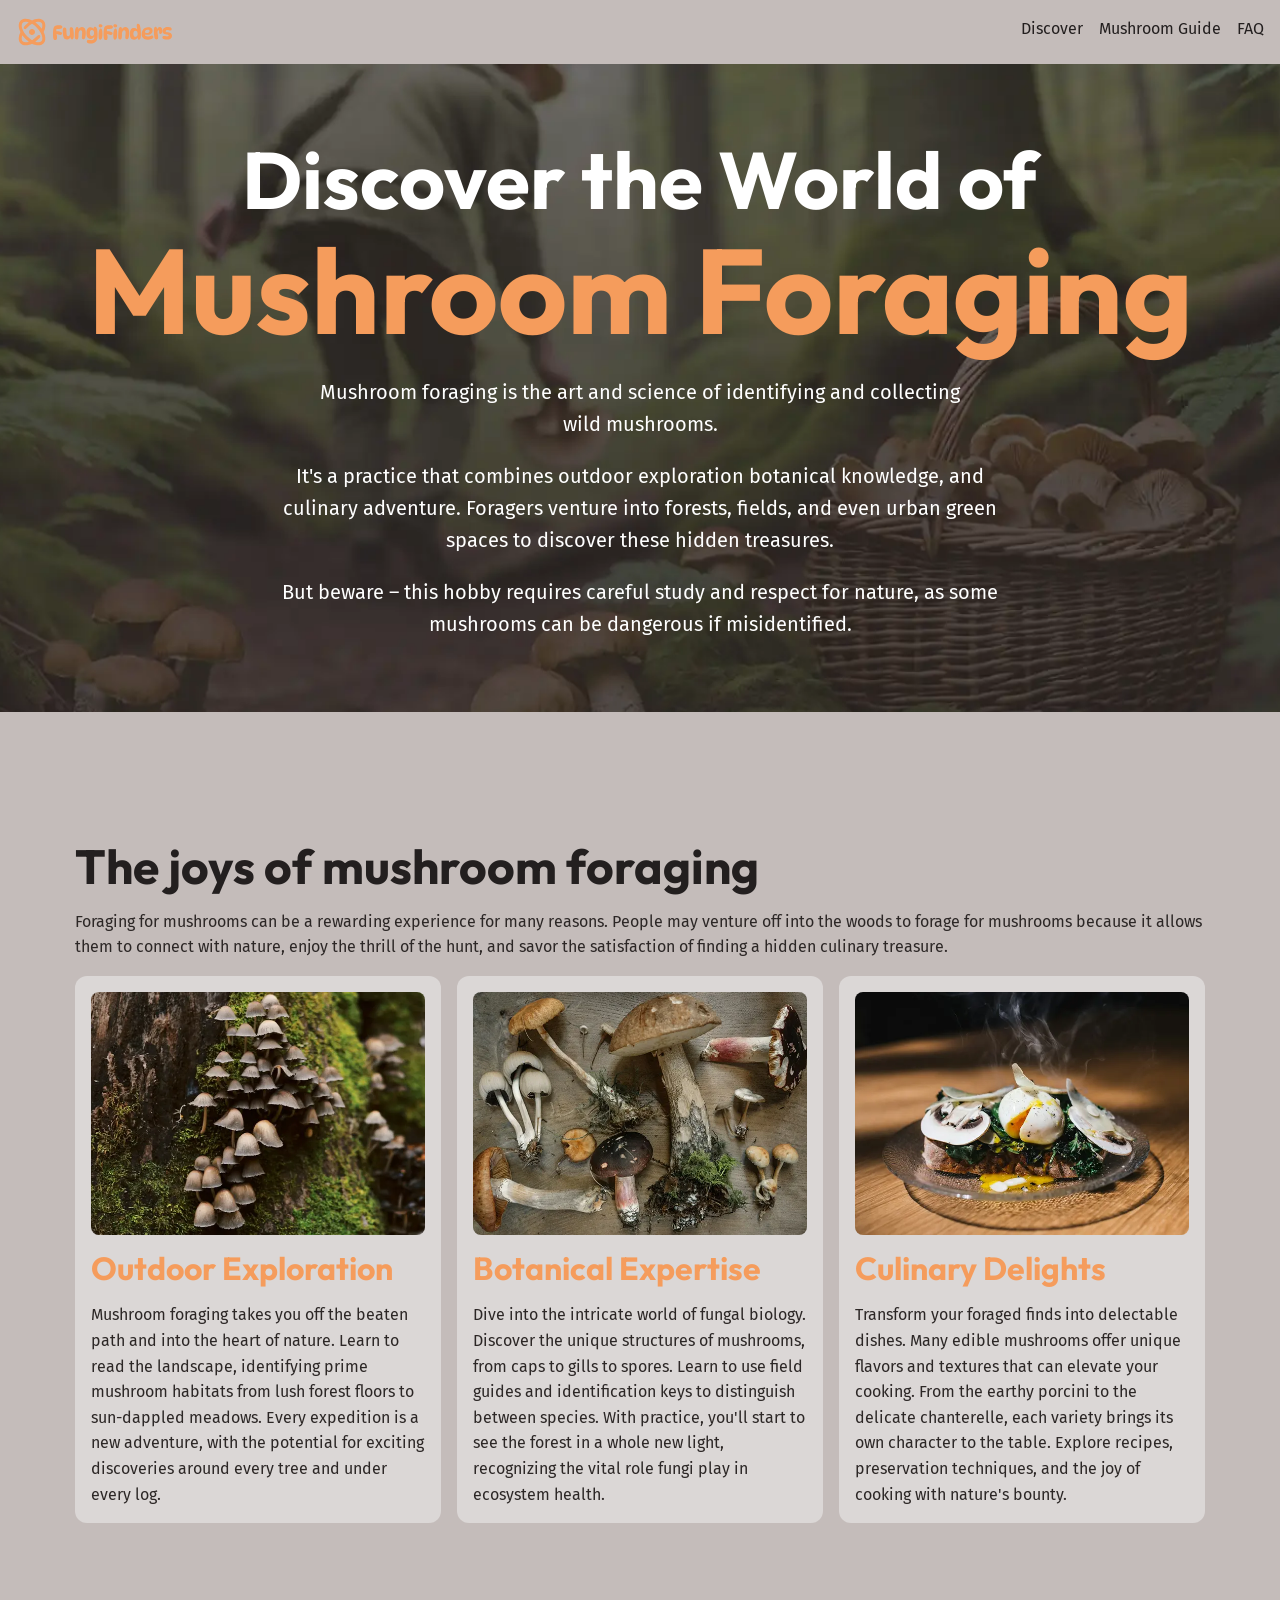
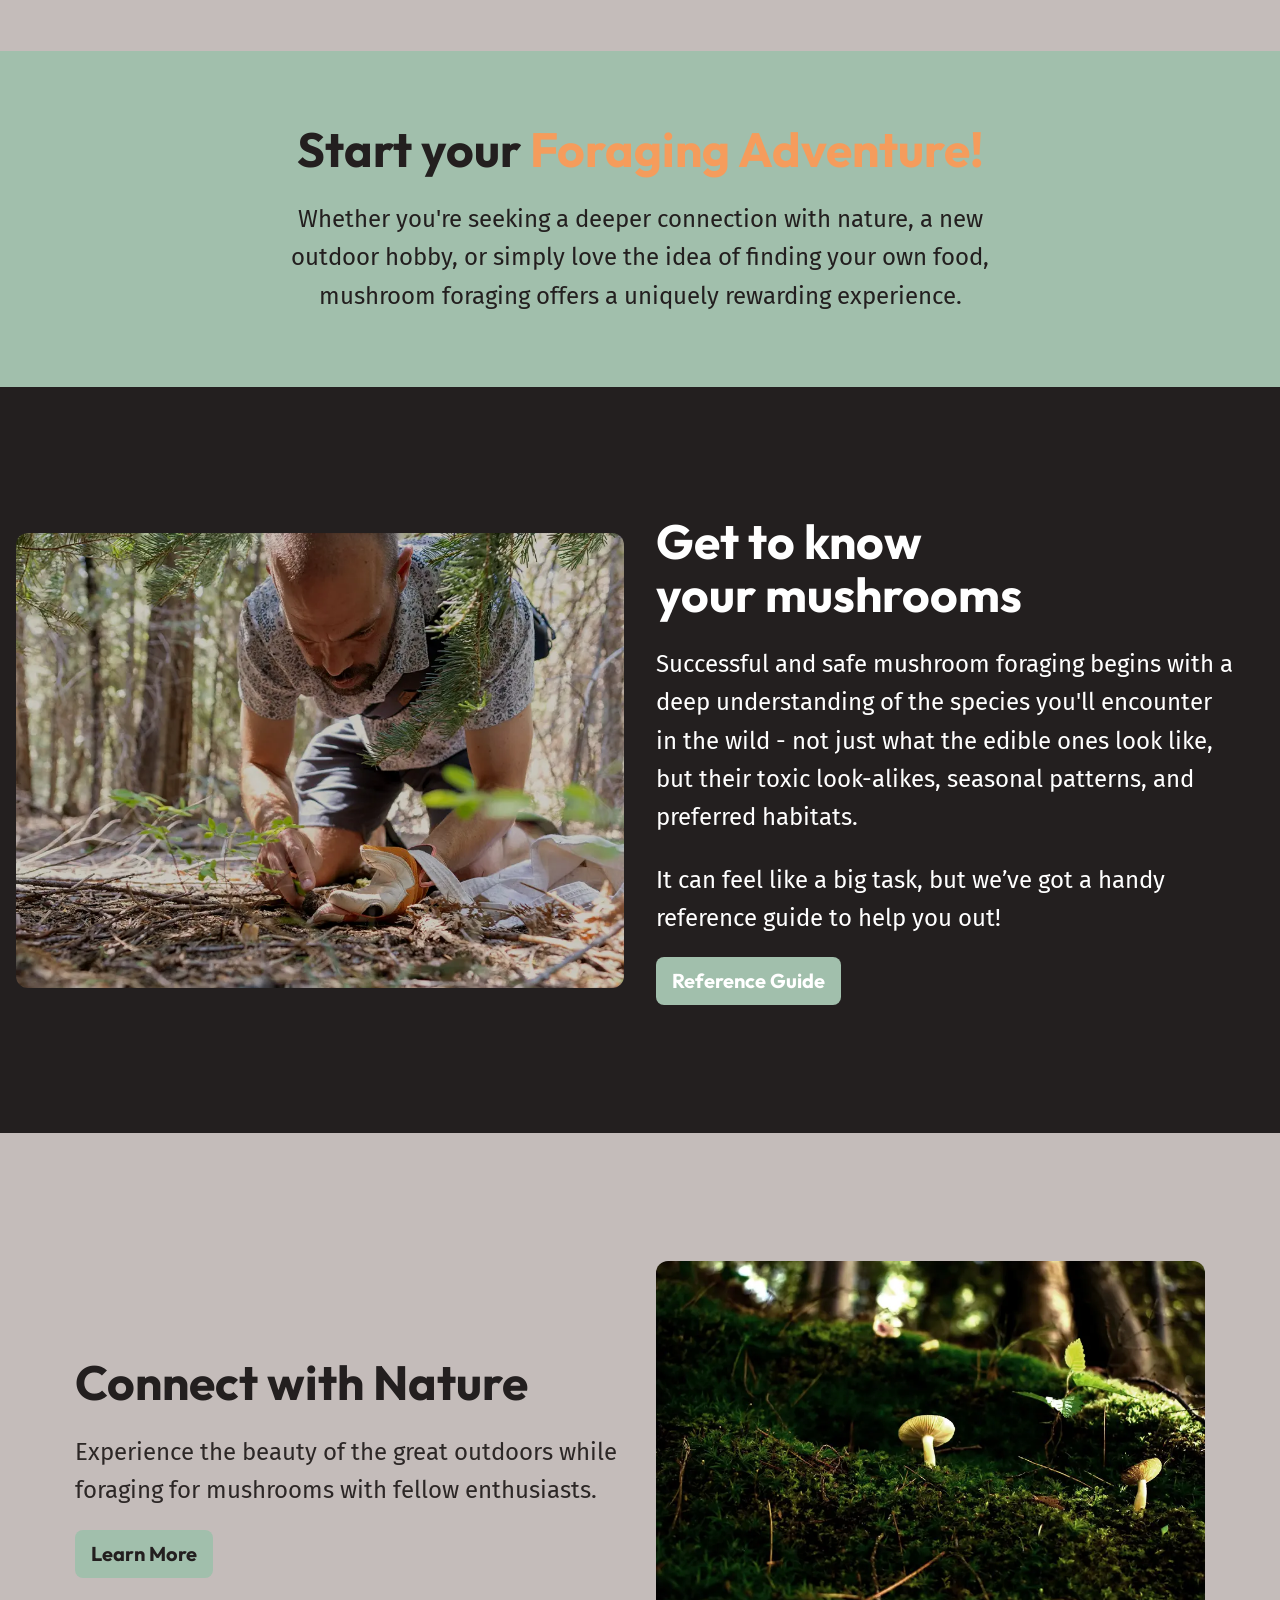
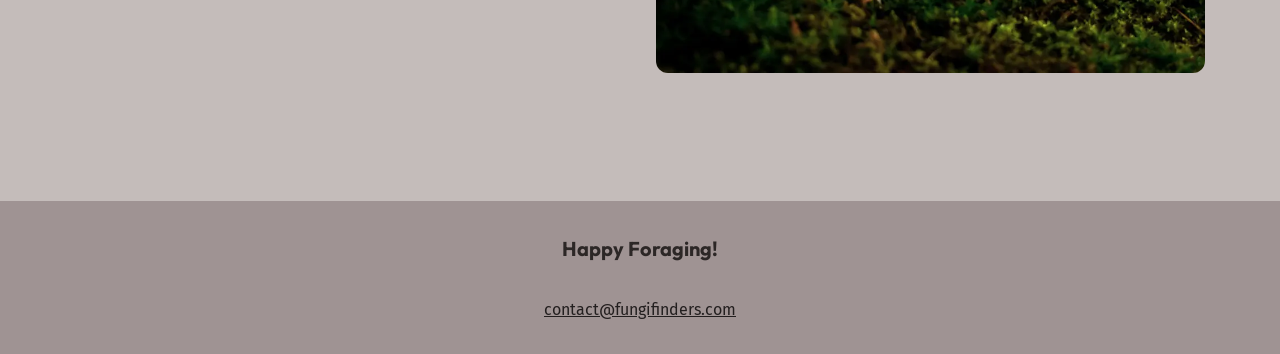
==== commit dfe0f67a: "add a poor light theme It's not perfect, especially in terms of the contrast, but it works.  I added" ====
--- a/index.html
+++ b/index.html
@@ -14,6 +14,8 @@
     <script src="/main.js" defer></script>
   </head>
   <body>
+    <a class="skip-to-main" href="#main">Skip to main content</a>
+
     <header class="site-header">
       <div class="wrapper" data-width="wide">
         <div class="site-header__inner">
@@ -25,16 +27,16 @@
           <nav id="primary-nav" class="primary-navigation">
             <ul>
               <li><a href="/">Discover</a></li>
-              <li><a href="#">Mushroom Guide</a></li>
-              <li><a href="#">FAQ</a></li>
+              <li><a href="/mushroom-guide.html">Mushroom Guide</a></li>
+              <li><a href="/mushroom-guide.html#faq">FAQ</a></li>
             </ul>
           </nav>
         </div>
       </div>
     </header>
 
-    <main>
-      <section class="hero flow section" data-padding="compact">
+    <main id="main">
+      <section class="hero flow section dark-only" data-padding="compact">
         <div class="wrapper">
           <h1 class="hero__title">
             Discover the World of <span>Mushroom Foraging</span>
@@ -138,7 +140,7 @@
         </div>
       </section>
 
-      <section class="background-extra-dark section">
+      <section class="background-extra-dark section dark-only">
         <div class="wrapper" data-width="wide">
           <div class="equal-columns" data-gap="large" data-alignment="centered">
             <!-- two-columns -->
--- a/style.css
+++ b/style.css
@@ -1,3 +1,7 @@
+@view-transition {
+  navigation: auto;
+}
+
 @layer reset {
   *,
   *::before,
@@ -78,9 +82,14 @@
     --clr-gray-100: hsl(0, 2%, 79%);
     --clr-brand-400: hsl(25, 88%, 75%);
     --clr-brand-500: hsl(25, 88%, 66%);
+    --clr-green-300: hsl(143, 19%, 69%);
     --clr-green-400: hsl(143, 19%, 49%);
     --clr-green-500: hsl(143, 38%, 37%);
     --clr-green-600: hsl(145, 29%, 19%);
+    --clr-brown-100: hsl(10, 5%, 90%);
+    --clr-brown-200: hsl(9, 7%, 85%);
+    --clr-brown-300: hsl(9, 8%, 75%);
+    --clr-brown-400: hsl(0, 6%, 60%);
     --clr-brown-500: hsl(10, 5%, 25%);
     --clr-brown-600: hsl(9, 7%, 21%);
     --clr-brown-700: hsl(9, 8%, 16%);
@@ -144,12 +153,36 @@
     --border-radius-1: 0.25rem;
     --border-radius-2: 0.5rem;
     --border-radius-3: 0.75rem;
+
+    @media (prefers-color-scheme: light) {
+      --text-main: var(--clr-brown-700);
+      --text-high-contrast: var(--clr-brown-900);
+
+      --background-accent-light: var(--clr-green-400);
+      --background-accent-main: var(--clr-green-300);
+      --background-accent-dark: var(--clr-green-300);
+
+      --background-extra-light: var(--clr-brown-100);
+      --background-light: var(--clr-brown-200);
+      --background-main: var(--clr-brown-300);
+      --background-dark: var(--clr-brown-400);
+      --background-extra-dark: var(--clr-brown-900);
+    }
   }
 
   html {
     font-family: var(--ff-body);
     line-height: 1.6;
-  }
+    scroll-padding: 10rem;
+    overflow-x: clip;
+  }
+
+  @media (prefers-reduced-motion: no-preference) {
+    html {
+      scroll-behavior: smooth;
+    }
+  }
+
   body {
     font-size: var(--font-size-regular);
     color: var(--text-main);
@@ -192,6 +225,27 @@
     gap: var(--grid-flow-gap, 1rem);
   }
 
+  .grid-auto-fit {
+    --auto-fit-min-col-size: 250px;
+
+    display: grid;
+    gap: 1rem;
+    grid-template-columns: repeat(
+      auto-fit,
+      minmax(min(var(--auto-fit-min-col-size), 100%), 1fr)
+    );
+  }
+  .grid-auto-fill {
+    --auto-fill-min-col-size: 250px;
+
+    display: grid;
+    gap: 1rem;
+    grid-template-columns: repeat(
+      auto-fill,
+      minmax(min(var(--auto-fill-min-col-size), 100%), 1fr)
+    );
+  }
+
   .equal-columns {
     display: grid;
     gap: var(--equal-columns-gap, 1rem);
@@ -211,6 +265,12 @@
     }
   }
 
+  .flex-group {
+    display: flex;
+    flex-wrap: wrap;
+    gap: 0.5rem;
+  }
+
   .section {
     --padding-block: 3.75rem;
 
@@ -242,6 +302,22 @@
 }
 
 @layer components {
+  .skip-to-main:not(:focus) {
+    clip: rect(0 0 0 0);
+    clip-path: inset(50%);
+    height: 1px;
+    overflow: hidden;
+    position: absolute;
+    white-space: nowrap;
+    width: 1px;
+  }
+  .skip-to-main {
+    position: absolute;
+    background-color: var(--background-accent-main);
+    padding: 1rem;
+    border-radius: var(--border-radius-2);
+  }
+
   .site-header {
     padding-block: 1rem;
   }
@@ -265,6 +341,8 @@
     }
   }
   .primary-navigation {
+    --animation-multiplier: 0.45;
+
     ul {
       display: flex;
       flex-wrap: wrap;
@@ -279,23 +357,48 @@
     }
 
     @media (width < 760px) {
-      display: none;
-
-      position: absolute;
-      z-index: 10;
-      top: 0;
-      right: 0;
-      font-size: var(--font-size-lg);
-      font-weight: 700;
-      font-family: var(--ff-heading);
-      background-color: var(--background-accent-main);
-      padding: 2rem;
-      border-radius: 0 0 0 var(--border-radius-3);
+      & {
+        display: none;
+        opacity: 0;
+        transition:
+          opacity calc(1s * var(--animation-multiplier)),
+          display calc(1s * var(--animation-multiplier)),
+          translate calc(1s * var(--animation-multiplier));
+        transition-behavior: allow-discrete;
+        translate: 100% 0;
+
+        position: absolute;
+        z-index: 10;
+        top: 0;
+        right: 0;
+        font-size: var(--font-size-lg);
+        font-weight: 700;
+        font-family: var(--ff-heading);
+        background-color: var(--background-accent-main);
+        padding: 2rem;
+        border-radius: 0 0 0 var(--border-radius-3);
+      }
 
       ul {
         flex-direction: column;
         gap: 0;
       }
+
+      li {
+        --animation-delay: calc(1s * var(--animation-multiplier));
+
+        translate: 50%;
+        transition:
+          translate 1s var(--animation-delay),
+          opacity 1s var(--animation-delay);
+      }
+      li:nth-child(2) {
+        --animation-delay: calc(1.25s * var(--animation-multiplier));
+      }
+      li:nth-child(3) {
+        --animation-delay: calc(1.5s * var(--animation-multiplier));
+      }
+
       li + li {
         margin-block-start: 2rem;
         padding-block-start: 2rem;
@@ -310,6 +413,23 @@
     }
     [aria-expanded="true"] ~ .primary-navigation {
       display: block;
+      opacity: 1;
+      translate: 0 0;
+
+      @starting-style {
+        opacity: 0;
+        translate: 0 -100%;
+      }
+
+      li {
+        translate: 0 0;
+        opacity: 1;
+
+        @starting-style {
+          translate: 50% 0;
+          opacity: 0;
+        }
+      }
     }
   }
 
@@ -341,6 +461,10 @@
     background-image: url(/assets/hero.webp);
     background-size: cover;
     background-position: center;
+
+    animation: fade-out forwards;
+    animation-timeline: view();
+    animation-range-start: exit;
   }
   .hero__title {
     font-size: var(--font-size-heading-lg);
@@ -352,8 +476,82 @@
     }
   }
 
+  .mushroom-guide {
+    --card-title-font-size: var(--font-size-lg);
+    --card-title-color: var(--text-high-contrast);
+    --card-gap: 0.75rem;
+  }
+
+  .faq-bento {
+    --card-title-color: var(--text-high-contrast);
+
+    display: grid;
+    gap: 1rem;
+    grid-template-areas:
+      "card-one"
+      "card-two"
+      "card-three"
+      "card-four";
+
+    @media (width > 600px) {
+      grid-template-columns: repeat(2, 1fr);
+      grid-template-areas:
+        "card-one   card-two"
+        "card-three card-four";
+    }
+
+    @media (width > 900px) {
+      grid-template-columns: repeat(3, 1fr);
+      grid-template-areas:
+        "card-one   card-two   card-four"
+        "card-three card-three card-four";
+    }
+
+    .card > img {
+      height: 100%;
+      object-fit: cover;
+    }
+
+    @media (600px < width < 900px) {
+      .card:nth-child(even) > img {
+        order: 3;
+      }
+    }
+
+    .card:nth-child(1) {
+      grid-area: card-one;
+    }
+    .card:nth-child(2) {
+      grid-area: card-two;
+
+      @media (width > 900px) {
+        > img {
+          order: 3;
+        }
+      }
+    }
+    .card:nth-child(3) {
+      grid-area: card-three;
+
+      @media (width > 900px) {
+        display: grid;
+        gap: 1rem;
+        grid-template-columns: 1fr 1fr;
+
+        > img {
+          grid-column: 1 / 2;
+          grid-row: 1 / 3;
+        }
+      }
+    }
+    .card:nth-child(4) {
+      grid-area: card-four;
+    }
+  }
+
   .card {
-    display: grid;
+    display: flex;
+    flex-direction: column;
     gap: var(--card-gap, 1rem);
     padding: 1rem;
     background-color: var(--background-light);
@@ -366,6 +564,43 @@
   .card__title {
     font-size: var(--card-title-font-size, var(--font-size-heading-sm));
     color: var(--card-title-color, var(--text-brand));
+  }
+  .card__note {
+    margin-block-start: auto;
+    background-color: var(--background-extra-light);
+    padding: 0.75rem;
+    border-radius: var(--border-radius-2);
+  }
+
+  .tag-list {
+    display: flex;
+    flex-wrap: wrap;
+    gap: 0.5rem;
+
+    li {
+      font-family: var(--ff-heading);
+      font-size: var(--font-size-sm);
+      color: var(--text-high-contrast);
+      padding: 0.125rem 0.25rem;
+      border-radius: var(--border-radius-1);
+      background-color: var(--tag-bg, red);
+    }
+
+    [data-edible="edible"] {
+      --tag-bg: var(--background-accent-main);
+    }
+    [data-edible="toxic"] {
+      --tag-bg: var(--clr-red-500);
+    }
+    [data-season="summer"] {
+      --tag-bg: var(--background-accent-main);
+    }
+    [data-season="spring"] {
+      --tag-bg: var(--clr-teal-500);
+    }
+    [data-season="fall"] {
+      --tag-bg: var(--clr-orange-500);
+    }
   }
 
   .button {
@@ -384,9 +619,21 @@
     color: var(--text-high-contrast);
     background-color: var(--background-accent-light);
   }
+
+  select {
+    padding: 0.5rem 1rem;
+    background-color: var(--background-accent-main);
+    border: 0;
+    border-radius: var(--border-radius-2);
+    color: var(--text-high-contrast);
+  }
 }
 
 @layer utilities {
+  [hidden] {
+    display: none;
+  }
+
   .visually-hidden {
     clip: rect(0 0 0 0);
     clip-path: inset(50%);
@@ -397,7 +644,18 @@
     width: 1px;
   }
 
+  .resizing * {
+    transition: none;
+    animation: none;
+  }
+
   :root {
+    .dark-only {
+      --text-high-contrast: var(--clr-white);
+      color: var(--clr-white);
+      color-scheme: dark;
+    }
+
     .text-center {
       text-align: center;
     }
@@ -455,3 +713,12 @@
     }
   }
 }
+
+@keyframes fade-out {
+  from {
+    opacity: 1;
+  }
+  to {
+    opacity: 0;
+  }
+}
